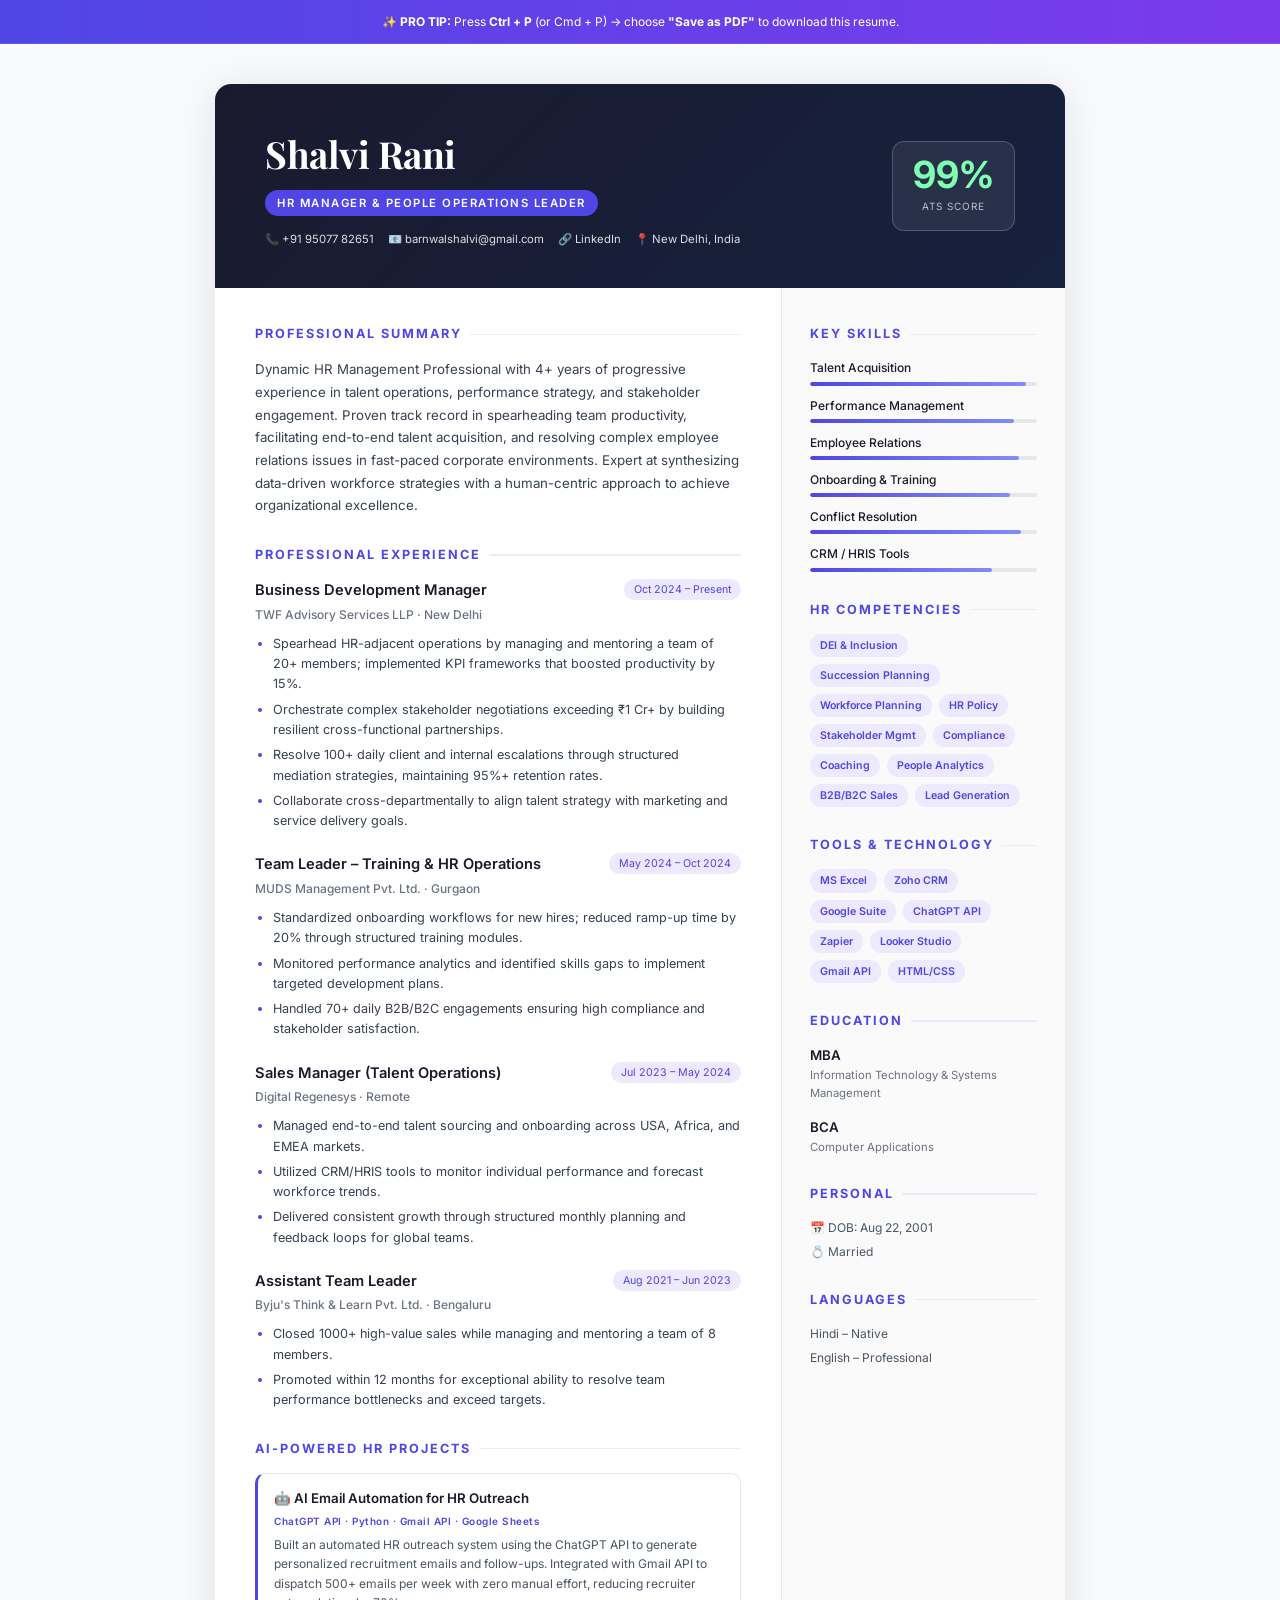
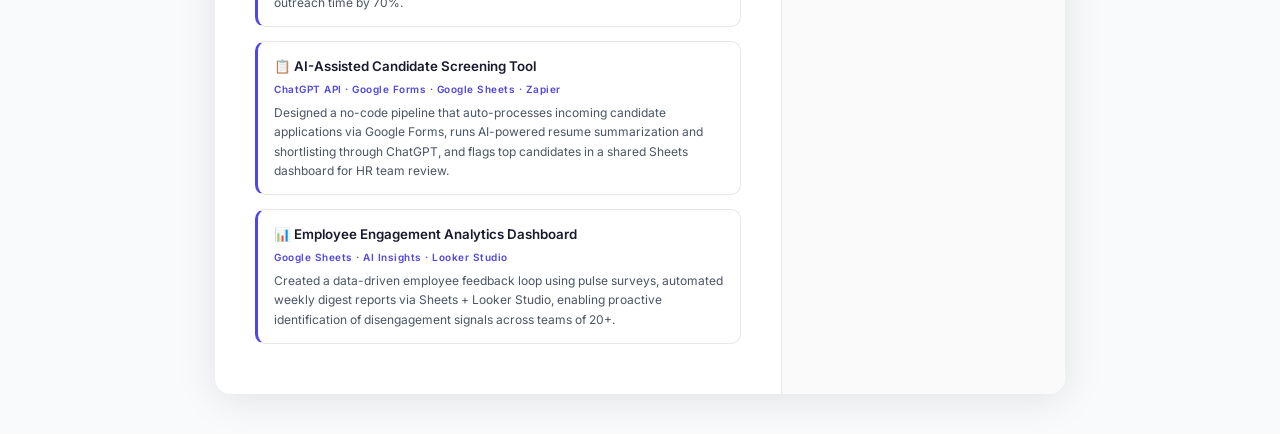
==== resume.html @ 0301570c "feat: Add Shalvi Rani premium HR portfolio & ATS resume" ====
<!DOCTYPE html>
<html lang="en">
<head>
    <meta charset="UTF-8">
    <meta name="viewport" content="width=device-width, initial-scale=1.0">
    <title>Shalvi Rani – HR Manager & People Operations Leader</title>
    <meta name="description" content="ATS-Optimized Resume of Shalvi Rani, HR Manager specializing in Talent Acquisition, Performance Management, and People Operations.">
    <link href="https://fonts.googleapis.com/css2?family=Inter:wght@300;400;500;600;700&family=Playfair+Display:wght@700&display=swap" rel="stylesheet">
    <style>
        *, *::before, *::after { box-sizing: border-box; margin: 0; padding: 0; }
        :root {
            --ink: #1a1a2e;
            --accent: #4f46e5;
            --accent-light: #ede9fe;
            --muted: #6b7280;
            --border: #e5e7eb;
            --bg: #f9fafb;
            --white: #ffffff;
        }
        body {
            font-family: 'Inter', sans-serif;
            background: var(--bg);
            color: var(--ink);
            font-size: 10.5pt;
            line-height: 1.6;
        }
        .page {
            max-width: 850px;
            margin: 40px auto;
            background: var(--white);
            border-radius: 16px;
            box-shadow: 0 4px 40px rgba(0,0,0,0.10);
            overflow: hidden;
        }

        /* ─── Sidebar Header ─── */
        .header {
            background: linear-gradient(135deg, var(--ink) 0%, #16213e 100%);
            color: var(--white);
            padding: 40px 50px;
            display: grid;
            grid-template-columns: 1fr auto;
            align-items: center;
            gap: 20px;
        }
        .header h1 {
            font-family: 'Playfair Display', serif;
            font-size: 28pt;
            letter-spacing: -0.5px;
            margin-bottom: 6px;
        }
        .header .title-tag {
            display: inline-block;
            background: var(--accent);
            color: #fff;
            font-size: 8.5pt;
            font-weight: 600;
            letter-spacing: 1.5px;
            text-transform: uppercase;
            padding: 4px 12px;
            border-radius: 50px;
            margin-bottom: 14px;
        }
        .header .contact-row {
            display: flex;
            flex-wrap: wrap;
            gap: 14px;
            font-size: 8.5pt;
            opacity: 0.85;
        }
        .header .contact-row a { color: inherit; text-decoration: none; }
        .header .contact-row a:hover { opacity: 1; text-decoration: underline; }
        .ats-badge {
            background: rgba(255,255,255,0.08);
            border: 1px solid rgba(255,255,255,0.2);
            border-radius: 12px;
            padding: 14px 20px;
            text-align: center;
            min-width: 120px;
            backdrop-filter: blur(10px);
        }
        .ats-badge .ats-score { font-size: 28pt; font-weight: 700; color: #7fffb0; display: block; line-height: 1; }
        .ats-badge .ats-label { font-size: 7.5pt; opacity: 0.7; text-transform: uppercase; letter-spacing: 1px; }

        /* ─── Body Layout ─── */
        .body { display: grid; grid-template-columns: 2fr 1fr; }
        .main { padding: 36px 40px; border-right: 1px solid var(--border); }
        .sidebar { padding: 36px 28px; background: #fafafa; }

        /* ─── Section Headings ─── */
        h2 {
            font-size: 9.5pt;
            font-weight: 700;
            letter-spacing: 2px;
            text-transform: uppercase;
            color: var(--accent);
            margin-bottom: 14px;
            margin-top: 28px;
            display: flex;
            align-items: center;
            gap: 8px;
        }
        h2::after { content: ''; flex: 1; height: 1.5px; background: var(--accent-light); }
        h2:first-of-type { margin-top: 0; }

        /* ─── Summary ─── */
        .summary p {
            font-size: 10pt;
            color: #374151;
            line-height: 1.7;
        }

        /* ─── Experience ─── */
        .exp-item { margin-bottom: 22px; }
        .exp-header { display: flex; justify-content: space-between; align-items: flex-start; }
        .exp-header h3 { font-size: 11pt; font-weight: 600; color: var(--ink); }
        .exp-header .period {
            font-size: 8pt;
            background: var(--accent-light);
            color: var(--accent);
            padding: 2px 10px;
            border-radius: 20px;
            white-space: nowrap;
        }
        .exp-company { font-size: 9pt; color: var(--muted); margin: 2px 0 10px; font-weight: 500; }
        ul.bullets { padding-left: 18px; }
        ul.bullets li { font-size: 9.5pt; color: #374151; margin-bottom: 5px; }
        ul.bullets li::marker { color: var(--accent); }

        /* ─── Projects ─── */
        .project-card {
            background: var(--white);
            border: 1px solid var(--border);
            border-radius: 10px;
            padding: 14px 16px;
            margin-bottom: 14px;
            border-left: 3px solid var(--accent);
        }
        .project-card h4 { font-size: 10pt; font-weight: 600; margin-bottom: 4px; }
        .project-card .tech-stack { font-size: 7.5pt; color: var(--accent); font-weight: 600; letter-spacing: 0.5px; margin-bottom: 6px; }
        .project-card p { font-size: 9pt; color: #4b5563; }

        /* ─── Sidebar Blocks ─── */
        .skill-item { margin-bottom: 10px; }
        .skill-item .skill-name { font-size: 9pt; font-weight: 500; display: flex; justify-content: space-between; }
        .skill-bar { height: 4px; background: var(--border); border-radius: 4px; margin-top: 4px; overflow: hidden; }
        .skill-bar-fill { height: 100%; background: linear-gradient(90deg, var(--accent), #818cf8); border-radius: 4px; }

        .tag-cloud { display: flex; flex-wrap: wrap; gap: 7px; margin-bottom: 4px; }
        .tag {
            font-size: 8pt;
            background: var(--accent-light);
            color: var(--accent);
            padding: 3px 10px;
            border-radius: 20px;
            font-weight: 600;
        }

        .edu-item { margin-bottom: 14px; }
        .edu-item h4 { font-size: 10pt; font-weight: 600; }
        .edu-item p { font-size: 8.5pt; color: var(--muted); }

        /* ─── Print ─── */
        .print-tip {
            background: linear-gradient(90deg, #4f46e5, #7c3aed);
            color: #fff;
            padding: 12px 24px;
            text-align: center;
            font-size: 9pt;
            border-bottom: 1px solid rgba(255,255,255,0.1);
        }
        .print-tip strong { font-weight: 700; }
        @media print {
            body { background: white; }
            .print-tip { display: none; }
            .page { box-shadow: none; border-radius: 0; margin: 0; }
        }
    </style>
</head>
<body>
    <div class="print-tip">
        <strong>✨ PRO TIP:</strong> Press <strong>Ctrl + P</strong> (or Cmd + P) → choose <strong>"Save as PDF"</strong> to download this resume.
    </div>
    <div class="page">

        <!-- HEADER -->
        <header class="header">
            <div>
                <h1>Shalvi Rani</h1>
                <div class="title-tag">HR Manager &amp; People Operations Leader</div>
                <div class="contact-row">
                    <span>📞 +91 95077 82651</span>
                    <a href="mailto:barnwalshalvi@gmail.com">📧 barnwalshalvi@gmail.com</a>
                    <a href="https://www.linkedin.com/in/shalvi-rani-148a521b7" target="_blank">🔗 LinkedIn</a>
                    <span>📍 New Delhi, India</span>
                </div>
            </div>
            <div class="ats-badge">
                <span class="ats-score">99%</span>
                <span class="ats-label">ATS Score</span>
            </div>
        </header>

        <div class="body">

            <!-- MAIN COLUMN -->
            <main class="main">

                <!-- SUMMARY -->
                <h2>Professional Summary</h2>
                <div class="summary">
                    <p>Dynamic HR Management Professional with 4+ years of progressive experience in talent operations, performance strategy, and stakeholder engagement. Proven track record in spearheading team productivity, facilitating end-to-end talent acquisition, and resolving complex employee relations issues in fast-paced corporate environments. Expert at synthesizing data-driven workforce strategies with a human-centric approach to achieve organizational excellence.</p>
                </div>

                <!-- EXPERIENCE -->
                <h2>Professional Experience</h2>

                <div class="exp-item">
                    <div class="exp-header">
                        <h3>Business Development Manager</h3>
                        <span class="period">Oct 2024 – Present</span>
                    </div>
                    <div class="exp-company">TWF Advisory Services LLP · New Delhi</div>
                    <ul class="bullets">
                        <li>Spearhead HR-adjacent operations by managing and mentoring a team of 20+ members; implemented KPI frameworks that boosted productivity by 15%.</li>
                        <li>Orchestrate complex stakeholder negotiations exceeding ₹1 Cr+ by building resilient cross-functional partnerships.</li>
                        <li>Resolve 100+ daily client and internal escalations through structured mediation strategies, maintaining 95%+ retention rates.</li>
                        <li>Collaborate cross-departmentally to align talent strategy with marketing and service delivery goals.</li>
                    </ul>
                </div>

                <div class="exp-item">
                    <div class="exp-header">
                        <h3>Team Leader – Training &amp; HR Operations</h3>
                        <span class="period">May 2024 – Oct 2024</span>
                    </div>
                    <div class="exp-company">MUDS Management Pvt. Ltd. · Gurgaon</div>
                    <ul class="bullets">
                        <li>Standardized onboarding workflows for new hires; reduced ramp-up time by 20% through structured training modules.</li>
                        <li>Monitored performance analytics and identified skills gaps to implement targeted development plans.</li>
                        <li>Handled 70+ daily B2B/B2C engagements ensuring high compliance and stakeholder satisfaction.</li>
                    </ul>
                </div>

                <div class="exp-item">
                    <div class="exp-header">
                        <h3>Sales Manager (Talent Operations)</h3>
                        <span class="period">Jul 2023 – May 2024</span>
                    </div>
                    <div class="exp-company">Digital Regenesys · Remote</div>
                    <ul class="bullets">
                        <li>Managed end-to-end talent sourcing and onboarding across USA, Africa, and EMEA markets.</li>
                        <li>Utilized CRM/HRIS tools to monitor individual performance and forecast workforce trends.</li>
                        <li>Delivered consistent growth through structured monthly planning and feedback loops for global teams.</li>
                    </ul>
                </div>

                <div class="exp-item">
                    <div class="exp-header">
                        <h3>Assistant Team Leader</h3>
                        <span class="period">Aug 2021 – Jun 2023</span>
                    </div>
                    <div class="exp-company">Byju's Think &amp; Learn Pvt. Ltd. · Bengaluru</div>
                    <ul class="bullets">
                        <li>Closed 1000+ high-value sales while managing and mentoring a team of 8 members.</li>
                        <li>Promoted within 12 months for exceptional ability to resolve team performance bottlenecks and exceed targets.</li>
                    </ul>
                </div>

                <!-- PROJECTS -->
                <h2>AI-Powered HR Projects</h2>

                <div class="project-card">
                    <h4>🤖 AI Email Automation for HR Outreach</h4>
                    <div class="tech-stack">ChatGPT API · Python · Gmail API · Google Sheets</div>
                    <p>Built an automated HR outreach system using the ChatGPT API to generate personalized recruitment emails and follow-ups. Integrated with Gmail API to dispatch 500+ emails per week with zero manual effort, reducing recruiter outreach time by 70%.</p>
                </div>

                <div class="project-card">
                    <h4>📋 AI-Assisted Candidate Screening Tool</h4>
                    <div class="tech-stack">ChatGPT API · Google Forms · Google Sheets · Zapier</div>
                    <p>Designed a no-code pipeline that auto-processes incoming candidate applications via Google Forms, runs AI-powered resume summarization and shortlisting through ChatGPT, and flags top candidates in a shared Sheets dashboard for HR team review.</p>
                </div>

                <div class="project-card">
                    <h4>📊 Employee Engagement Analytics Dashboard</h4>
                    <div class="tech-stack">Google Sheets · AI Insights · Looker Studio</div>
                    <p>Created a data-driven employee feedback loop using pulse surveys, automated weekly digest reports via Sheets + Looker Studio, enabling proactive identification of disengagement signals across teams of 20+.</p>
                </div>

            </main>

            <!-- SIDEBAR -->
            <aside class="sidebar">

                <!-- KEY SKILLS -->
                <h2>Key Skills</h2>
                <div class="skill-item">
                    <div class="skill-name"><span>Talent Acquisition</span></div>
                    <div class="skill-bar"><div class="skill-bar-fill" style="width:95%"></div></div>
                </div>
                <div class="skill-item">
                    <div class="skill-name"><span>Performance Management</span></div>
                    <div class="skill-bar"><div class="skill-bar-fill" style="width:90%"></div></div>
                </div>
                <div class="skill-item">
                    <div class="skill-name"><span>Employee Relations</span></div>
                    <div class="skill-bar"><div class="skill-bar-fill" style="width:92%"></div></div>
                </div>
                <div class="skill-item">
                    <div class="skill-name"><span>Onboarding & Training</span></div>
                    <div class="skill-bar"><div class="skill-bar-fill" style="width:88%"></div></div>
                </div>
                <div class="skill-item">
                    <div class="skill-name"><span>Conflict Resolution</span></div>
                    <div class="skill-bar"><div class="skill-bar-fill" style="width:93%"></div></div>
                </div>
                <div class="skill-item">
                    <div class="skill-name"><span>CRM / HRIS Tools</span></div>
                    <div class="skill-bar"><div class="skill-bar-fill" style="width:80%"></div></div>
                </div>

                <!-- HR COMPETENCIES -->
                <h2 style="margin-top: 28px;">HR Competencies</h2>
                <div class="tag-cloud">
                    <span class="tag">DEI & Inclusion</span>
                    <span class="tag">Succession Planning</span>
                    <span class="tag">Workforce Planning</span>
                    <span class="tag">HR Policy</span>
                    <span class="tag">Stakeholder Mgmt</span>
                    <span class="tag">Compliance</span>
                    <span class="tag">Coaching</span>
                    <span class="tag">People Analytics</span>
                    <span class="tag">B2B/B2C Sales</span>
                    <span class="tag">Lead Generation</span>
                </div>

                <!-- TOOLS -->
                <h2 style="margin-top: 28px;">Tools & Technology</h2>
                <div class="tag-cloud">
                    <span class="tag">MS Excel</span>
                    <span class="tag">Zoho CRM</span>
                    <span class="tag">Google Suite</span>
                    <span class="tag">ChatGPT API</span>
                    <span class="tag">Zapier</span>
                    <span class="tag">Looker Studio</span>
                    <span class="tag">Gmail API</span>
                    <span class="tag">HTML/CSS</span>
                </div>

                <!-- EDUCATION -->
                <h2 style="margin-top: 28px;">Education</h2>
                <div class="edu-item">
                    <h4>MBA</h4>
                    <p>Information Technology & Systems Management</p>
                </div>
                <div class="edu-item">
                    <h4>BCA</h4>
                    <p>Computer Applications</p>
                </div>

                <!-- PERSONAL -->
                <h2 style="margin-top: 28px;">Personal</h2>
                <p style="font-size:9pt; color:#4b5563;">📅 DOB: Aug 22, 2001</p>
                <p style="font-size:9pt; color:#4b5563; margin-top:5px;">💍 Married</p>

                <!-- LANGUAGES -->
                <h2 style="margin-top: 28px;">Languages</h2>
                <p style="font-size:9pt; color:#4b5563;">Hindi – Native</p>
                <p style="font-size:9pt; color:#4b5563; margin-top:5px;">English – Professional</p>

            </aside>
        </div>
    </div>
</body>
</html>
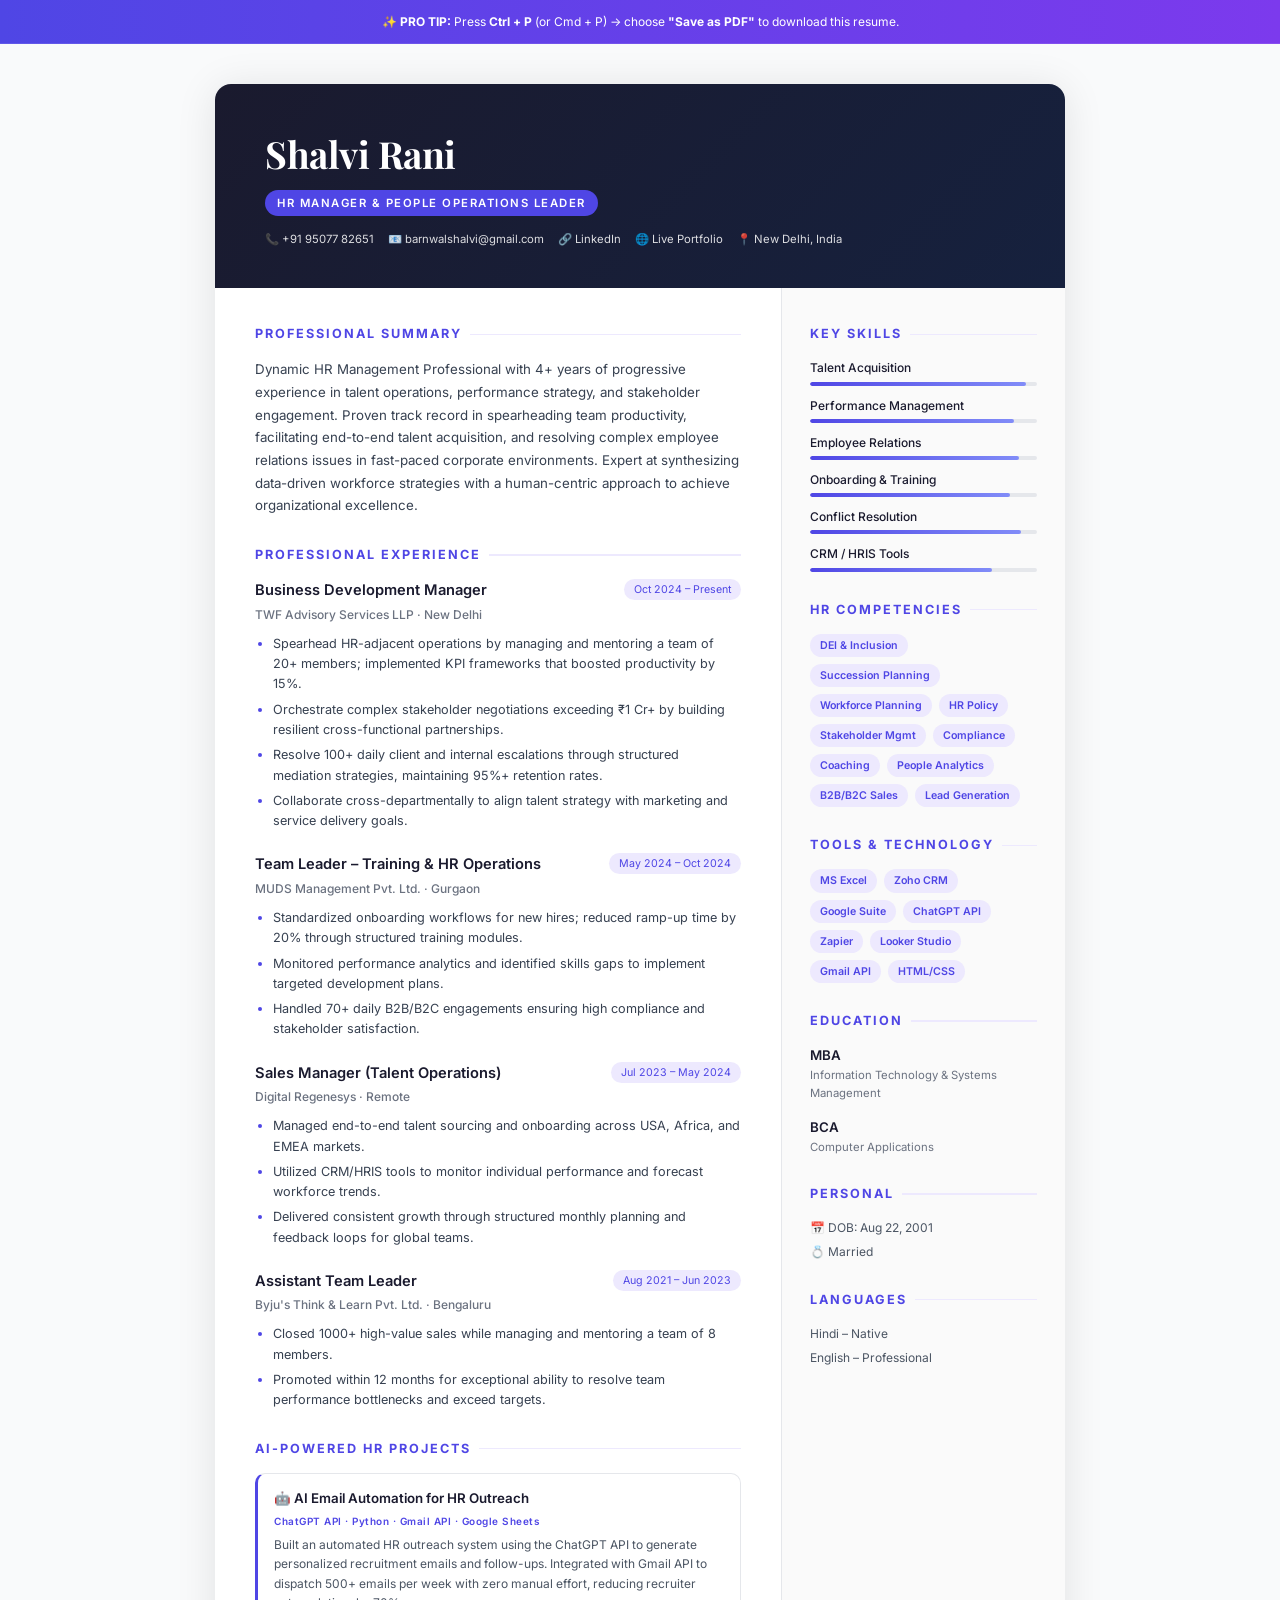
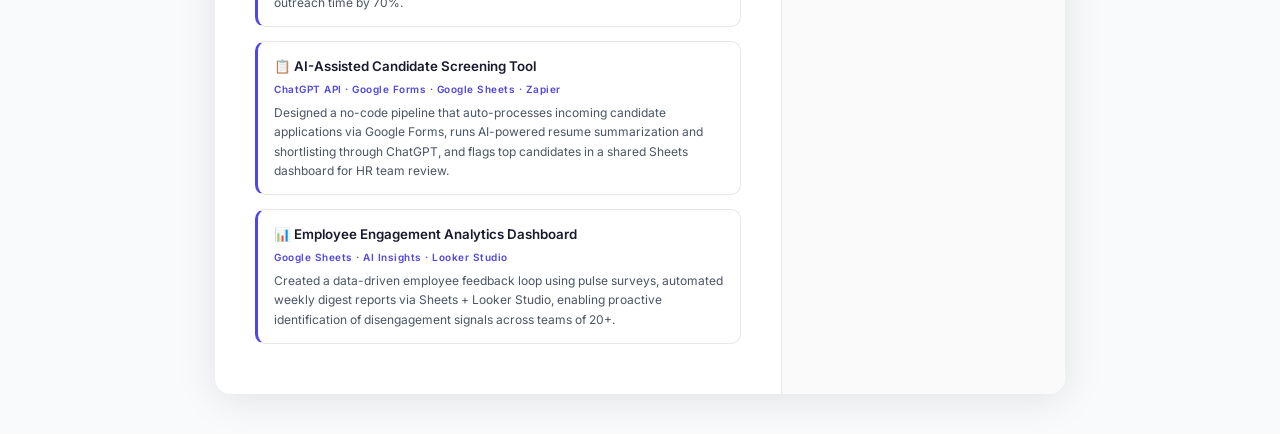
==== commit 4c2010cc: "style: remove ATS badge and footer, add portfolio link" ====
--- a/resume.html
+++ b/resume.html
@@ -70,17 +70,6 @@
         }
         .header .contact-row a { color: inherit; text-decoration: none; }
         .header .contact-row a:hover { opacity: 1; text-decoration: underline; }
-        .ats-badge {
-            background: rgba(255,255,255,0.08);
-            border: 1px solid rgba(255,255,255,0.2);
-            border-radius: 12px;
-            padding: 14px 20px;
-            text-align: center;
-            min-width: 120px;
-            backdrop-filter: blur(10px);
-        }
-        .ats-badge .ats-score { font-size: 28pt; font-weight: 700; color: #7fffb0; display: block; line-height: 1; }
-        .ats-badge .ats-label { font-size: 7.5pt; opacity: 0.7; text-transform: uppercase; letter-spacing: 1px; }
 
         /* ─── Body Layout ─── */
         .body { display: grid; grid-template-columns: 2fr 1fr; }
@@ -192,12 +181,9 @@
                     <span>📞 +91 95077 82651</span>
                     <a href="mailto:barnwalshalvi@gmail.com">📧 barnwalshalvi@gmail.com</a>
                     <a href="https://www.linkedin.com/in/shalvi-rani-148a521b7" target="_blank">🔗 LinkedIn</a>
+                    <a href="https://ayushraj29017.github.io/shalvi-portfolio/" target="_blank">🌐 Live Portfolio</a>
                     <span>📍 New Delhi, India</span>
                 </div>
-            </div>
-            <div class="ats-badge">
-                <span class="ats-score">99%</span>
-                <span class="ats-label">ATS Score</span>
             </div>
         </header>
 
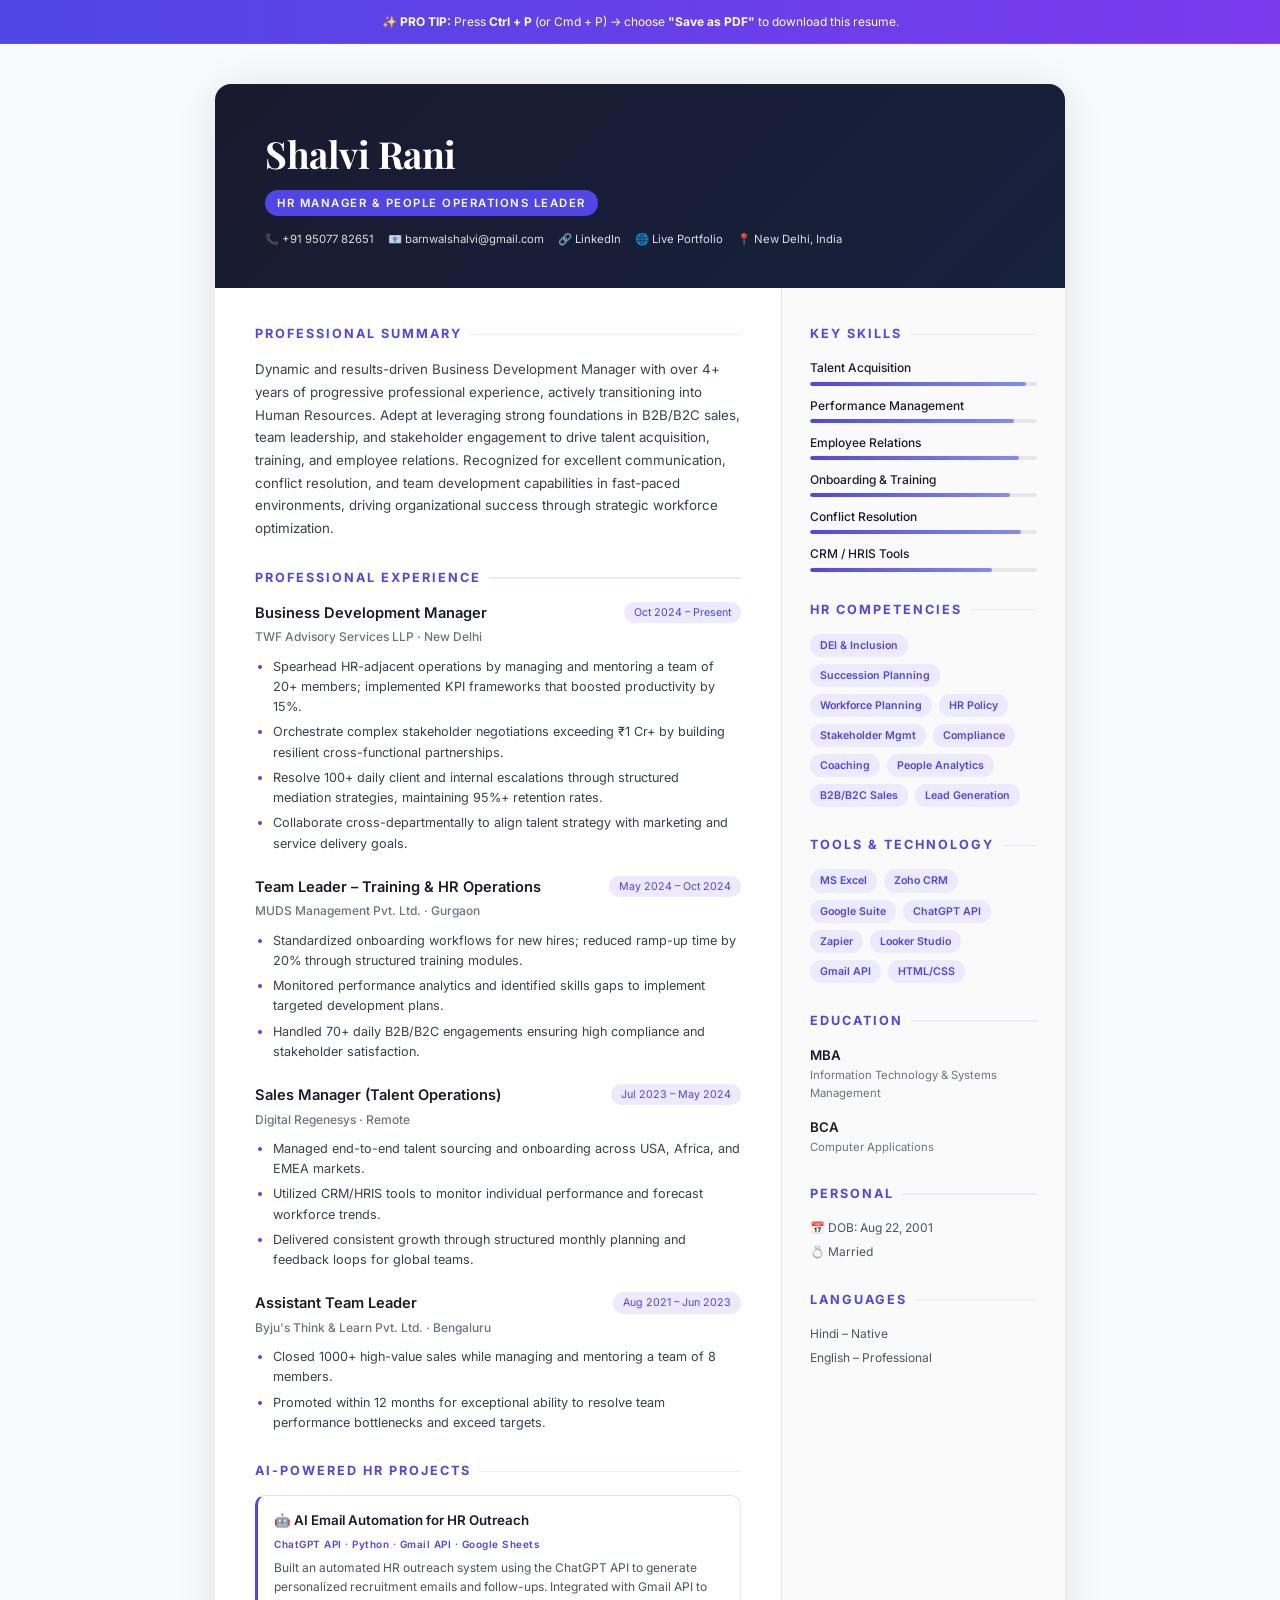
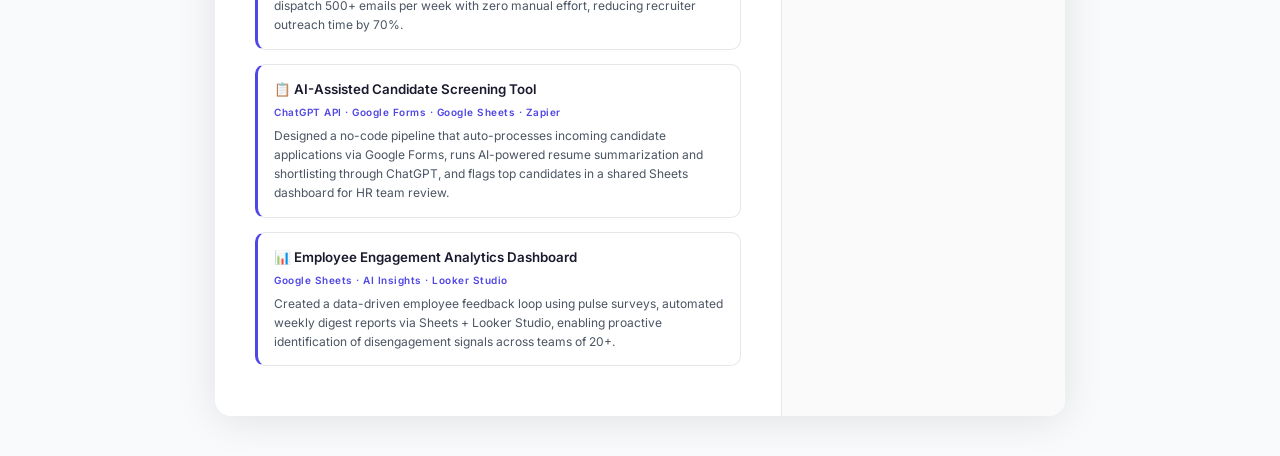
==== commit 205eb72f: "feat: update professional summary and live site url" ====
--- a/resume.html
+++ b/resume.html
@@ -181,7 +181,7 @@
                     <span>📞 +91 95077 82651</span>
                     <a href="mailto:barnwalshalvi@gmail.com">📧 barnwalshalvi@gmail.com</a>
                     <a href="https://www.linkedin.com/in/shalvi-rani-148a521b7" target="_blank">🔗 LinkedIn</a>
-                    <a href="https://ayushraj29017.github.io/shalvi-portfolio/" target="_blank">🌐 Live Portfolio</a>
+                    <a href="https://29017ayushraj-ui.github.io/shalvi-portfolio/" target="_blank">🌐 Live Portfolio</a>
                     <span>📍 New Delhi, India</span>
                 </div>
             </div>
@@ -195,7 +195,7 @@
                 <!-- SUMMARY -->
                 <h2>Professional Summary</h2>
                 <div class="summary">
-                    <p>Dynamic HR Management Professional with 4+ years of progressive experience in talent operations, performance strategy, and stakeholder engagement. Proven track record in spearheading team productivity, facilitating end-to-end talent acquisition, and resolving complex employee relations issues in fast-paced corporate environments. Expert at synthesizing data-driven workforce strategies with a human-centric approach to achieve organizational excellence.</p>
+                    <p>Dynamic and results-driven Business Development Manager with over 4+ years of progressive professional experience, actively transitioning into Human Resources. Adept at leveraging strong foundations in B2B/B2C sales, team leadership, and stakeholder engagement to drive talent acquisition, training, and employee relations. Recognized for excellent communication, conflict resolution, and team development capabilities in fast-paced environments, driving organizational success through strategic workforce optimization.</p>
                 </div>
 
                 <!-- EXPERIENCE -->
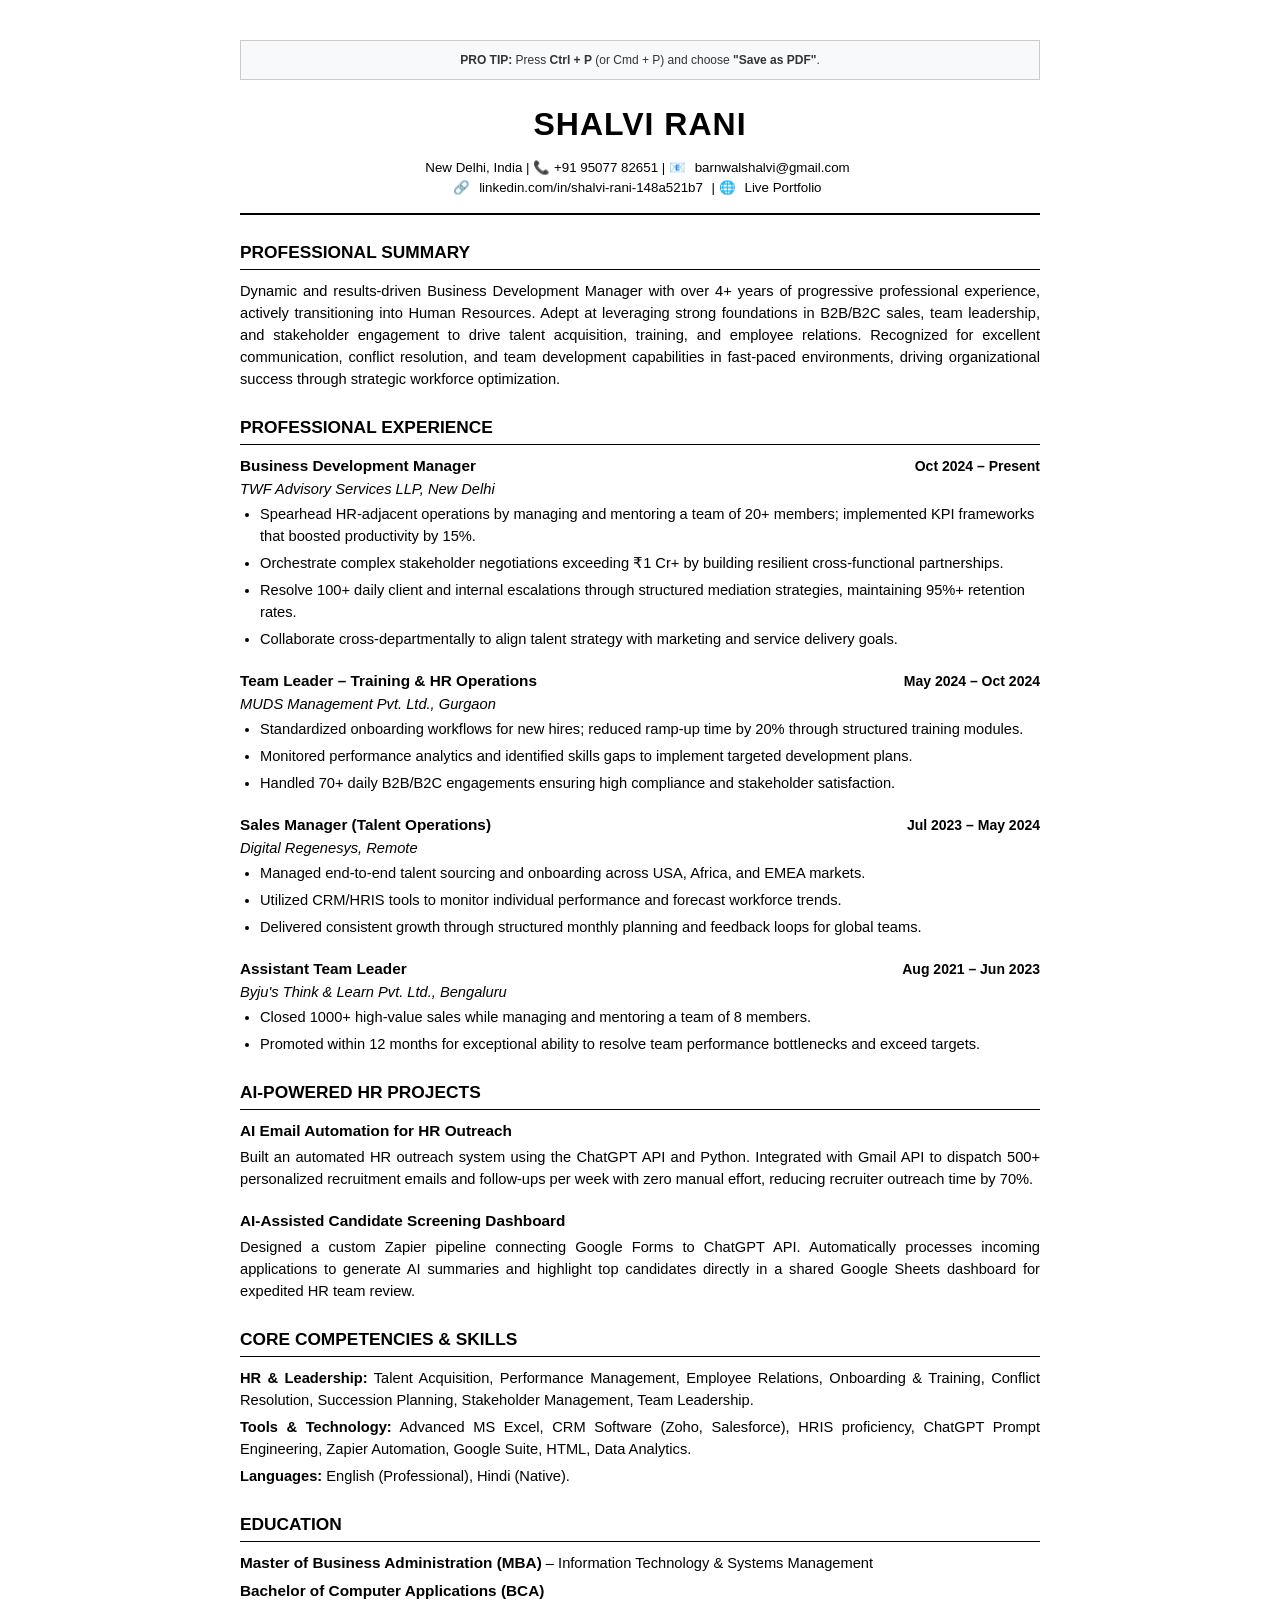
==== commit 99d5cde5: "style: convert resume to classic simple bold ATS format" ====
--- a/resume.html
+++ b/resume.html
@@ -3,360 +3,223 @@
 <head>
     <meta charset="UTF-8">
     <meta name="viewport" content="width=device-width, initial-scale=1.0">
-    <title>Shalvi Rani – HR Manager & People Operations Leader</title>
-    <meta name="description" content="ATS-Optimized Resume of Shalvi Rani, HR Manager specializing in Talent Acquisition, Performance Management, and People Operations.">
-    <link href="https://fonts.googleapis.com/css2?family=Inter:wght@300;400;500;600;700&family=Playfair+Display:wght@700&display=swap" rel="stylesheet">
+    <title>Shalvi Rani - HR Resume</title>
     <style>
-        *, *::before, *::after { box-sizing: border-box; margin: 0; padding: 0; }
-        :root {
-            --ink: #1a1a2e;
-            --accent: #4f46e5;
-            --accent-light: #ede9fe;
-            --muted: #6b7280;
-            --border: #e5e7eb;
-            --bg: #f9fafb;
-            --white: #ffffff;
-        }
         body {
-            font-family: 'Inter', sans-serif;
-            background: var(--bg);
-            color: var(--ink);
+            font-family: Arial, Helvetica, sans-serif;
+            background: #ffffff;
+            color: #000000;
+            line-height: 1.5;
+            margin: 0;
+            padding: 40px;
+            max-width: 800px;
+            margin: auto;
+            font-size: 11pt;
+        }
+
+        /* ─── Header ─── */
+        header {
+            text-align: center;
+            margin-bottom: 25px;
+            border-bottom: 2px solid #000;
+            padding-bottom: 15px;
+        }
+        header h1 {
+            font-size: 24pt;
+            font-weight: bold;
+            margin: 0;
+            text-transform: uppercase;
+            letter-spacing: 1px;
+        }
+        .contact-info {
+            margin-top: 10px;
+            font-size: 10pt;
+        }
+        .contact-info a {
+            color: #000000;
+            text-decoration: none;
+            margin: 0 5px;
+        }
+        .contact-info a:hover {
+            text-decoration: underline;
+        }
+
+        /* ─── Sections ─── */
+        h2 {
+            font-size: 13pt;
+            font-weight: bold;
+            text-transform: uppercase;
+            margin-top: 25px;
+            margin-bottom: 10px;
+            border-bottom: 1px solid #000;
+            padding-bottom: 3px;
+        }
+        p {
+            margin: 0 0 10px 0;
+            text-align: justify;
+        }
+
+        /* ─── Experience ─── */
+        .job {
+            margin-bottom: 20px;
+        }
+        .job-header {
+            display: flex;
+            justify-content: space-between;
+            align-items: baseline;
+            margin-bottom: 3px;
+        }
+        .job-title {
+            font-weight: bold;
+            font-size: 11.5pt;
+        }
+        .job-company {
+            font-style: italic;
+            font-size: 11pt;
+        }
+        .job-date {
+            font-weight: bold;
             font-size: 10.5pt;
-            line-height: 1.6;
-        }
-        .page {
-            max-width: 850px;
-            margin: 40px auto;
-            background: var(--white);
-            border-radius: 16px;
-            box-shadow: 0 4px 40px rgba(0,0,0,0.10);
-            overflow: hidden;
-        }
-
-        /* ─── Sidebar Header ─── */
-        .header {
-            background: linear-gradient(135deg, var(--ink) 0%, #16213e 100%);
-            color: var(--white);
-            padding: 40px 50px;
-            display: grid;
-            grid-template-columns: 1fr auto;
-            align-items: center;
-            gap: 20px;
-        }
-        .header h1 {
-            font-family: 'Playfair Display', serif;
-            font-size: 28pt;
-            letter-spacing: -0.5px;
-            margin-bottom: 6px;
-        }
-        .header .title-tag {
-            display: inline-block;
-            background: var(--accent);
-            color: #fff;
-            font-size: 8.5pt;
-            font-weight: 600;
-            letter-spacing: 1.5px;
-            text-transform: uppercase;
-            padding: 4px 12px;
-            border-radius: 50px;
-            margin-bottom: 14px;
-        }
-        .header .contact-row {
+        }
+        ul {
+            margin: 0 0 10px 0;
+            padding-left: 20px;
+        }
+        li {
+            margin-bottom: 5px;
+        }
+
+        /* ─── Skills ─── */
+        .skills-section p {
+            margin-bottom: 5px;
+        }
+        .skills-group {
+            font-weight: bold;
+        }
+
+        /* ─── Education ─── */
+        .edu-item {
             display: flex;
-            flex-wrap: wrap;
-            gap: 14px;
-            font-size: 8.5pt;
-            opacity: 0.85;
-        }
-        .header .contact-row a { color: inherit; text-decoration: none; }
-        .header .contact-row a:hover { opacity: 1; text-decoration: underline; }
-
-        /* ─── Body Layout ─── */
-        .body { display: grid; grid-template-columns: 2fr 1fr; }
-        .main { padding: 36px 40px; border-right: 1px solid var(--border); }
-        .sidebar { padding: 36px 28px; background: #fafafa; }
-
-        /* ─── Section Headings ─── */
-        h2 {
-            font-size: 9.5pt;
-            font-weight: 700;
-            letter-spacing: 2px;
-            text-transform: uppercase;
-            color: var(--accent);
-            margin-bottom: 14px;
-            margin-top: 28px;
-            display: flex;
-            align-items: center;
-            gap: 8px;
-        }
-        h2::after { content: ''; flex: 1; height: 1.5px; background: var(--accent-light); }
-        h2:first-of-type { margin-top: 0; }
-
-        /* ─── Summary ─── */
-        .summary p {
-            font-size: 10pt;
-            color: #374151;
-            line-height: 1.7;
-        }
-
-        /* ─── Experience ─── */
-        .exp-item { margin-bottom: 22px; }
-        .exp-header { display: flex; justify-content: space-between; align-items: flex-start; }
-        .exp-header h3 { font-size: 11pt; font-weight: 600; color: var(--ink); }
-        .exp-header .period {
-            font-size: 8pt;
-            background: var(--accent-light);
-            color: var(--accent);
-            padding: 2px 10px;
-            border-radius: 20px;
-            white-space: nowrap;
-        }
-        .exp-company { font-size: 9pt; color: var(--muted); margin: 2px 0 10px; font-weight: 500; }
-        ul.bullets { padding-left: 18px; }
-        ul.bullets li { font-size: 9.5pt; color: #374151; margin-bottom: 5px; }
-        ul.bullets li::marker { color: var(--accent); }
-
-        /* ─── Projects ─── */
-        .project-card {
-            background: var(--white);
-            border: 1px solid var(--border);
-            border-radius: 10px;
-            padding: 14px 16px;
-            margin-bottom: 14px;
-            border-left: 3px solid var(--accent);
-        }
-        .project-card h4 { font-size: 10pt; font-weight: 600; margin-bottom: 4px; }
-        .project-card .tech-stack { font-size: 7.5pt; color: var(--accent); font-weight: 600; letter-spacing: 0.5px; margin-bottom: 6px; }
-        .project-card p { font-size: 9pt; color: #4b5563; }
-
-        /* ─── Sidebar Blocks ─── */
-        .skill-item { margin-bottom: 10px; }
-        .skill-item .skill-name { font-size: 9pt; font-weight: 500; display: flex; justify-content: space-between; }
-        .skill-bar { height: 4px; background: var(--border); border-radius: 4px; margin-top: 4px; overflow: hidden; }
-        .skill-bar-fill { height: 100%; background: linear-gradient(90deg, var(--accent), #818cf8); border-radius: 4px; }
-
-        .tag-cloud { display: flex; flex-wrap: wrap; gap: 7px; margin-bottom: 4px; }
-        .tag {
-            font-size: 8pt;
-            background: var(--accent-light);
-            color: var(--accent);
-            padding: 3px 10px;
-            border-radius: 20px;
-            font-weight: 600;
-        }
-
-        .edu-item { margin-bottom: 14px; }
-        .edu-item h4 { font-size: 10pt; font-weight: 600; }
-        .edu-item p { font-size: 8.5pt; color: var(--muted); }
+            justify-content: space-between;
+            margin-bottom: 5px;
+        }
 
         /* ─── Print ─── */
         .print-tip {
-            background: linear-gradient(90deg, #4f46e5, #7c3aed);
-            color: #fff;
-            padding: 12px 24px;
+            background: #f8f9fa;
+            border: 1px solid #ccc;
+            padding: 10px;
             text-align: center;
             font-size: 9pt;
-            border-bottom: 1px solid rgba(255,255,255,0.1);
-        }
-        .print-tip strong { font-weight: 700; }
+            margin-bottom: 20px;
+            color: #333;
+        }
         @media print {
-            body { background: white; }
+            body { padding: 0; max-width: 100%; font-size: 10.5pt; }
             .print-tip { display: none; }
-            .page { box-shadow: none; border-radius: 0; margin: 0; }
         }
     </style>
 </head>
 <body>
     <div class="print-tip">
-        <strong>✨ PRO TIP:</strong> Press <strong>Ctrl + P</strong> (or Cmd + P) → choose <strong>"Save as PDF"</strong> to download this resume.
+        <strong>PRO TIP:</strong> Press <strong>Ctrl + P</strong> (or Cmd + P) and choose <strong>"Save as PDF"</strong>.
     </div>
-    <div class="page">
-
-        <!-- HEADER -->
-        <header class="header">
-            <div>
-                <h1>Shalvi Rani</h1>
-                <div class="title-tag">HR Manager &amp; People Operations Leader</div>
-                <div class="contact-row">
-                    <span>📞 +91 95077 82651</span>
-                    <a href="mailto:barnwalshalvi@gmail.com">📧 barnwalshalvi@gmail.com</a>
-                    <a href="https://www.linkedin.com/in/shalvi-rani-148a521b7" target="_blank">🔗 LinkedIn</a>
-                    <a href="https://29017ayushraj-ui.github.io/shalvi-portfolio/" target="_blank">🌐 Live Portfolio</a>
-                    <span>📍 New Delhi, India</span>
-                </div>
-            </div>
-        </header>
-
-        <div class="body">
-
-            <!-- MAIN COLUMN -->
-            <main class="main">
-
-                <!-- SUMMARY -->
-                <h2>Professional Summary</h2>
-                <div class="summary">
-                    <p>Dynamic and results-driven Business Development Manager with over 4+ years of progressive professional experience, actively transitioning into Human Resources. Adept at leveraging strong foundations in B2B/B2C sales, team leadership, and stakeholder engagement to drive talent acquisition, training, and employee relations. Recognized for excellent communication, conflict resolution, and team development capabilities in fast-paced environments, driving organizational success through strategic workforce optimization.</p>
-                </div>
-
-                <!-- EXPERIENCE -->
-                <h2>Professional Experience</h2>
-
-                <div class="exp-item">
-                    <div class="exp-header">
-                        <h3>Business Development Manager</h3>
-                        <span class="period">Oct 2024 – Present</span>
-                    </div>
-                    <div class="exp-company">TWF Advisory Services LLP · New Delhi</div>
-                    <ul class="bullets">
-                        <li>Spearhead HR-adjacent operations by managing and mentoring a team of 20+ members; implemented KPI frameworks that boosted productivity by 15%.</li>
-                        <li>Orchestrate complex stakeholder negotiations exceeding ₹1 Cr+ by building resilient cross-functional partnerships.</li>
-                        <li>Resolve 100+ daily client and internal escalations through structured mediation strategies, maintaining 95%+ retention rates.</li>
-                        <li>Collaborate cross-departmentally to align talent strategy with marketing and service delivery goals.</li>
-                    </ul>
-                </div>
-
-                <div class="exp-item">
-                    <div class="exp-header">
-                        <h3>Team Leader – Training &amp; HR Operations</h3>
-                        <span class="period">May 2024 – Oct 2024</span>
-                    </div>
-                    <div class="exp-company">MUDS Management Pvt. Ltd. · Gurgaon</div>
-                    <ul class="bullets">
-                        <li>Standardized onboarding workflows for new hires; reduced ramp-up time by 20% through structured training modules.</li>
-                        <li>Monitored performance analytics and identified skills gaps to implement targeted development plans.</li>
-                        <li>Handled 70+ daily B2B/B2C engagements ensuring high compliance and stakeholder satisfaction.</li>
-                    </ul>
-                </div>
-
-                <div class="exp-item">
-                    <div class="exp-header">
-                        <h3>Sales Manager (Talent Operations)</h3>
-                        <span class="period">Jul 2023 – May 2024</span>
-                    </div>
-                    <div class="exp-company">Digital Regenesys · Remote</div>
-                    <ul class="bullets">
-                        <li>Managed end-to-end talent sourcing and onboarding across USA, Africa, and EMEA markets.</li>
-                        <li>Utilized CRM/HRIS tools to monitor individual performance and forecast workforce trends.</li>
-                        <li>Delivered consistent growth through structured monthly planning and feedback loops for global teams.</li>
-                    </ul>
-                </div>
-
-                <div class="exp-item">
-                    <div class="exp-header">
-                        <h3>Assistant Team Leader</h3>
-                        <span class="period">Aug 2021 – Jun 2023</span>
-                    </div>
-                    <div class="exp-company">Byju's Think &amp; Learn Pvt. Ltd. · Bengaluru</div>
-                    <ul class="bullets">
-                        <li>Closed 1000+ high-value sales while managing and mentoring a team of 8 members.</li>
-                        <li>Promoted within 12 months for exceptional ability to resolve team performance bottlenecks and exceed targets.</li>
-                    </ul>
-                </div>
-
-                <!-- PROJECTS -->
-                <h2>AI-Powered HR Projects</h2>
-
-                <div class="project-card">
-                    <h4>🤖 AI Email Automation for HR Outreach</h4>
-                    <div class="tech-stack">ChatGPT API · Python · Gmail API · Google Sheets</div>
-                    <p>Built an automated HR outreach system using the ChatGPT API to generate personalized recruitment emails and follow-ups. Integrated with Gmail API to dispatch 500+ emails per week with zero manual effort, reducing recruiter outreach time by 70%.</p>
-                </div>
-
-                <div class="project-card">
-                    <h4>📋 AI-Assisted Candidate Screening Tool</h4>
-                    <div class="tech-stack">ChatGPT API · Google Forms · Google Sheets · Zapier</div>
-                    <p>Designed a no-code pipeline that auto-processes incoming candidate applications via Google Forms, runs AI-powered resume summarization and shortlisting through ChatGPT, and flags top candidates in a shared Sheets dashboard for HR team review.</p>
-                </div>
-
-                <div class="project-card">
-                    <h4>📊 Employee Engagement Analytics Dashboard</h4>
-                    <div class="tech-stack">Google Sheets · AI Insights · Looker Studio</div>
-                    <p>Created a data-driven employee feedback loop using pulse surveys, automated weekly digest reports via Sheets + Looker Studio, enabling proactive identification of disengagement signals across teams of 20+.</p>
-                </div>
-
-            </main>
-
-            <!-- SIDEBAR -->
-            <aside class="sidebar">
-
-                <!-- KEY SKILLS -->
-                <h2>Key Skills</h2>
-                <div class="skill-item">
-                    <div class="skill-name"><span>Talent Acquisition</span></div>
-                    <div class="skill-bar"><div class="skill-bar-fill" style="width:95%"></div></div>
-                </div>
-                <div class="skill-item">
-                    <div class="skill-name"><span>Performance Management</span></div>
-                    <div class="skill-bar"><div class="skill-bar-fill" style="width:90%"></div></div>
-                </div>
-                <div class="skill-item">
-                    <div class="skill-name"><span>Employee Relations</span></div>
-                    <div class="skill-bar"><div class="skill-bar-fill" style="width:92%"></div></div>
-                </div>
-                <div class="skill-item">
-                    <div class="skill-name"><span>Onboarding & Training</span></div>
-                    <div class="skill-bar"><div class="skill-bar-fill" style="width:88%"></div></div>
-                </div>
-                <div class="skill-item">
-                    <div class="skill-name"><span>Conflict Resolution</span></div>
-                    <div class="skill-bar"><div class="skill-bar-fill" style="width:93%"></div></div>
-                </div>
-                <div class="skill-item">
-                    <div class="skill-name"><span>CRM / HRIS Tools</span></div>
-                    <div class="skill-bar"><div class="skill-bar-fill" style="width:80%"></div></div>
-                </div>
-
-                <!-- HR COMPETENCIES -->
-                <h2 style="margin-top: 28px;">HR Competencies</h2>
-                <div class="tag-cloud">
-                    <span class="tag">DEI & Inclusion</span>
-                    <span class="tag">Succession Planning</span>
-                    <span class="tag">Workforce Planning</span>
-                    <span class="tag">HR Policy</span>
-                    <span class="tag">Stakeholder Mgmt</span>
-                    <span class="tag">Compliance</span>
-                    <span class="tag">Coaching</span>
-                    <span class="tag">People Analytics</span>
-                    <span class="tag">B2B/B2C Sales</span>
-                    <span class="tag">Lead Generation</span>
-                </div>
-
-                <!-- TOOLS -->
-                <h2 style="margin-top: 28px;">Tools & Technology</h2>
-                <div class="tag-cloud">
-                    <span class="tag">MS Excel</span>
-                    <span class="tag">Zoho CRM</span>
-                    <span class="tag">Google Suite</span>
-                    <span class="tag">ChatGPT API</span>
-                    <span class="tag">Zapier</span>
-                    <span class="tag">Looker Studio</span>
-                    <span class="tag">Gmail API</span>
-                    <span class="tag">HTML/CSS</span>
-                </div>
-
-                <!-- EDUCATION -->
-                <h2 style="margin-top: 28px;">Education</h2>
-                <div class="edu-item">
-                    <h4>MBA</h4>
-                    <p>Information Technology & Systems Management</p>
-                </div>
-                <div class="edu-item">
-                    <h4>BCA</h4>
-                    <p>Computer Applications</p>
-                </div>
-
-                <!-- PERSONAL -->
-                <h2 style="margin-top: 28px;">Personal</h2>
-                <p style="font-size:9pt; color:#4b5563;">📅 DOB: Aug 22, 2001</p>
-                <p style="font-size:9pt; color:#4b5563; margin-top:5px;">💍 Married</p>
-
-                <!-- LANGUAGES -->
-                <h2 style="margin-top: 28px;">Languages</h2>
-                <p style="font-size:9pt; color:#4b5563;">Hindi – Native</p>
-                <p style="font-size:9pt; color:#4b5563; margin-top:5px;">English – Professional</p>
-
-            </aside>
-        </div>
-    </div>
+
+    <header>
+        <h1>Shalvi Rani</h1>
+        <div class="contact-info">
+            New Delhi, India | 📞 +91 95077 82651 | 📧 <a href="mailto:barnwalshalvi@gmail.com">barnwalshalvi@gmail.com</a><br>
+            🔗 <a href="https://www.linkedin.com/in/shalvi-rani-148a521b7" target="_blank">linkedin.com/in/shalvi-rani-148a521b7</a> | 🌐 <a href="https://29017ayushraj-ui.github.io/shalvi-portfolio/" target="_blank">Live Portfolio</a>
+        </div>
+    </header>
+
+    <section>
+        <h2>Professional Summary</h2>
+        <p>
+            Dynamic and results-driven Business Development Manager with over 4+ years of progressive professional experience, actively transitioning into Human Resources. Adept at leveraging strong foundations in B2B/B2C sales, team leadership, and stakeholder engagement to drive talent acquisition, training, and employee relations. Recognized for excellent communication, conflict resolution, and team development capabilities in fast-paced environments, driving organizational success through strategic workforce optimization.
+        </p>
+    </section>
+
+    <section>
+        <h2>Professional Experience</h2>
+
+        <div class="job">
+            <div class="job-header">
+                <div><span class="job-title">Business Development Manager</span> <br> <span class="job-company">TWF Advisory Services LLP, New Delhi</span></div>
+                <div class="job-date">Oct 2024 – Present</div>
+            </div>
+            <ul>
+                <li>Spearhead HR-adjacent operations by managing and mentoring a team of 20+ members; implemented KPI frameworks that boosted productivity by 15%.</li>
+                <li>Orchestrate complex stakeholder negotiations exceeding ₹1 Cr+ by building resilient cross-functional partnerships.</li>
+                <li>Resolve 100+ daily client and internal escalations through structured mediation strategies, maintaining 95%+ retention rates.</li>
+                <li>Collaborate cross-departmentally to align talent strategy with marketing and service delivery goals.</li>
+            </ul>
+        </div>
+
+        <div class="job">
+            <div class="job-header">
+                <div><span class="job-title">Team Leader – Training & HR Operations</span> <br> <span class="job-company">MUDS Management Pvt. Ltd., Gurgaon</span></div>
+                <div class="job-date">May 2024 – Oct 2024</div>
+            </div>
+            <ul>
+                <li>Standardized onboarding workflows for new hires; reduced ramp-up time by 20% through structured training modules.</li>
+                <li>Monitored performance analytics and identified skills gaps to implement targeted development plans.</li>
+                <li>Handled 70+ daily B2B/B2C engagements ensuring high compliance and stakeholder satisfaction.</li>
+            </ul>
+        </div>
+
+        <div class="job">
+            <div class="job-header">
+                <div><span class="job-title">Sales Manager (Talent Operations)</span> <br> <span class="job-company">Digital Regenesys, Remote</span></div>
+                <div class="job-date">Jul 2023 – May 2024</div>
+            </div>
+            <ul>
+                <li>Managed end-to-end talent sourcing and onboarding across USA, Africa, and EMEA markets.</li>
+                <li>Utilized CRM/HRIS tools to monitor individual performance and forecast workforce trends.</li>
+                <li>Delivered consistent growth through structured monthly planning and feedback loops for global teams.</li>
+            </ul>
+        </div>
+
+        <div class="job">
+            <div class="job-header">
+                <div><span class="job-title">Assistant Team Leader</span> <br> <span class="job-company">Byju's Think & Learn Pvt. Ltd., Bengaluru</span></div>
+                <div class="job-date">Aug 2021 – Jun 2023</div>
+            </div>
+            <ul>
+                <li>Closed 1000+ high-value sales while managing and mentoring a team of 8 members.</li>
+                <li>Promoted within 12 months for exceptional ability to resolve team performance bottlenecks and exceed targets.</li>
+            </ul>
+        </div>
+    </section>
+
+    <section>
+        <h2>AI-Powered HR Projects</h2>
+        <div class="job">
+            <div class="job-header"><span class="job-title">AI Email Automation for HR Outreach</span></div>
+            <p>Built an automated HR outreach system using the ChatGPT API and Python. Integrated with Gmail API to dispatch 500+ personalized recruitment emails and follow-ups per week with zero manual effort, reducing recruiter outreach time by 70%.</p>
+        </div>
+        <div class="job">
+            <div class="job-header"><span class="job-title">AI-Assisted Candidate Screening Dashboard</span></div>
+            <p>Designed a custom Zapier pipeline connecting Google Forms to ChatGPT API. Automatically processes incoming applications to generate AI summaries and highlight top candidates directly in a shared Google Sheets dashboard for expedited HR team review.</p>
+        </div>
+    </section>
+
+    <section class="skills-section">
+        <h2>Core Competencies & Skills</h2>
+        <p><span class="skills-group">HR & Leadership:</span> Talent Acquisition, Performance Management, Employee Relations, Onboarding & Training, Conflict Resolution, Succession Planning, Stakeholder Management, Team Leadership.</p>
+        <p><span class="skills-group">Tools & Technology:</span> Advanced MS Excel, CRM Software (Zoho, Salesforce), HRIS proficiency, ChatGPT Prompt Engineering, Zapier Automation, Google Suite, HTML, Data Analytics.</p>
+        <p><span class="skills-group">Languages:</span> English (Professional), Hindi (Native).</p>
+    </section>
+
+    <section>
+        <h2>Education</h2>
+        <div class="edu-item">
+            <div><span class="job-title">Master of Business Administration (MBA)</span> – Information Technology & Systems Management</div>
+        </div>
+        <div class="edu-item">
+            <div><span class="job-title">Bachelor of Computer Applications (BCA)</span></div>
+        </div>
+    </section>
+
 </body>
 </html>
